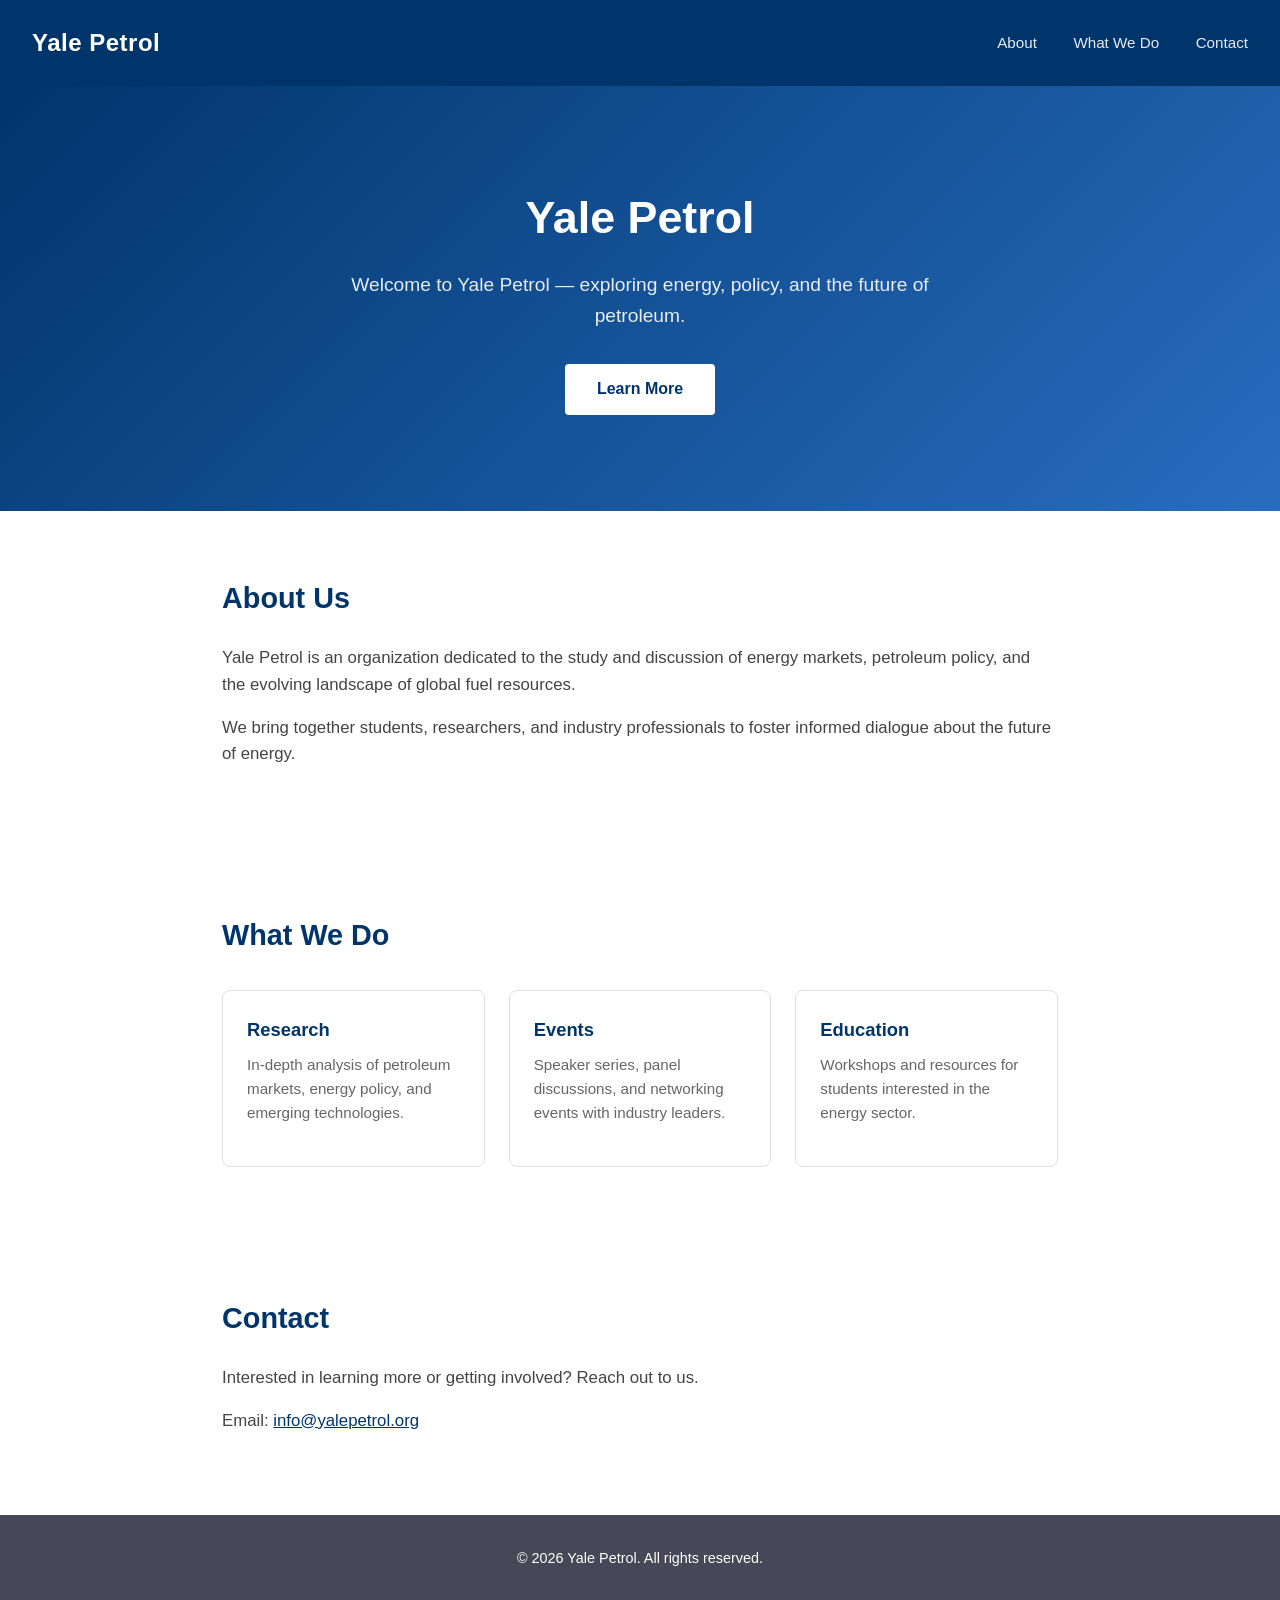
==== index.html @ e7ff530d "Add GitHub Pages site with custom domain yalepetrol.org Static site with hero, about, events, and co" ====
<!DOCTYPE html>
<html lang="en">
<head>
    <meta charset="UTF-8">
    <meta name="viewport" content="width=device-width, initial-scale=1.0">
    <title>Yale Petrol</title>
    <style>
        * {
            margin: 0;
            padding: 0;
            box-sizing: border-box;
        }

        body {
            font-family: -apple-system, BlinkMacSystemFont, 'Segoe UI', Roboto, Oxygen, Ubuntu, sans-serif;
            color: #1a1a2e;
            background-color: #ffffff;
            line-height: 1.6;
        }

        header {
            background-color: #00356b;
            color: #ffffff;
            padding: 1.5rem 2rem;
            display: flex;
            justify-content: space-between;
            align-items: center;
        }

        header h1 {
            font-size: 1.5rem;
            font-weight: 700;
            letter-spacing: 0.5px;
        }

        nav a {
            color: #ffffff;
            text-decoration: none;
            margin-left: 2rem;
            font-size: 0.95rem;
            opacity: 0.9;
            transition: opacity 0.2s;
        }

        nav a:hover {
            opacity: 1;
            text-decoration: underline;
        }

        .hero {
            background: linear-gradient(135deg, #00356b 0%, #286dc0 100%);
            color: #ffffff;
            text-align: center;
            padding: 6rem 2rem;
        }

        .hero h2 {
            font-size: 2.8rem;
            margin-bottom: 1rem;
            font-weight: 700;
        }

        .hero p {
            font-size: 1.2rem;
            max-width: 600px;
            margin: 0 auto 2rem;
            opacity: 0.9;
        }

        .hero .btn {
            display: inline-block;
            background-color: #ffffff;
            color: #00356b;
            padding: 0.8rem 2rem;
            border-radius: 4px;
            text-decoration: none;
            font-weight: 600;
            transition: transform 0.2s, box-shadow 0.2s;
        }

        .hero .btn:hover {
            transform: translateY(-2px);
            box-shadow: 0 4px 12px rgba(0, 0, 0, 0.2);
        }

        .section {
            max-width: 900px;
            margin: 0 auto;
            padding: 4rem 2rem;
        }

        .section h3 {
            font-size: 1.8rem;
            margin-bottom: 1.5rem;
            color: #00356b;
        }

        .section p {
            font-size: 1.05rem;
            color: #444;
            margin-bottom: 1rem;
        }

        .cards {
            display: grid;
            grid-template-columns: repeat(auto-fit, minmax(250px, 1fr));
            gap: 1.5rem;
            margin-top: 2rem;
        }

        .card {
            border: 1px solid #e0e0e0;
            border-radius: 8px;
            padding: 1.5rem;
            transition: box-shadow 0.2s;
        }

        .card:hover {
            box-shadow: 0 4px 16px rgba(0, 0, 0, 0.08);
        }

        .card h4 {
            color: #00356b;
            margin-bottom: 0.5rem;
            font-size: 1.15rem;
        }

        .card p {
            font-size: 0.95rem;
            color: #666;
        }

        footer {
            background-color: #1a1a2e;
            color: #ffffff;
            text-align: center;
            padding: 2rem;
            font-size: 0.9rem;
            opacity: 0.8;
        }
    </style>
</head>
<body>
    <header>
        <h1>Yale Petrol</h1>
        <nav>
            <a href="#about">About</a>
            <a href="#what-we-do">What We Do</a>
            <a href="#contact">Contact</a>
        </nav>
    </header>

    <section class="hero">
        <h2>Yale Petrol</h2>
        <p>Welcome to Yale Petrol — exploring energy, policy, and the future of petroleum.</p>
        <a href="#about" class="btn">Learn More</a>
    </section>

    <section class="section" id="about">
        <h3>About Us</h3>
        <p>Yale Petrol is an organization dedicated to the study and discussion of energy markets, petroleum policy, and the evolving landscape of global fuel resources.</p>
        <p>We bring together students, researchers, and industry professionals to foster informed dialogue about the future of energy.</p>
    </section>

    <section class="section" id="what-we-do">
        <h3>What We Do</h3>
        <div class="cards">
            <div class="card">
                <h4>Research</h4>
                <p>In-depth analysis of petroleum markets, energy policy, and emerging technologies.</p>
            </div>
            <div class="card">
                <h4>Events</h4>
                <p>Speaker series, panel discussions, and networking events with industry leaders.</p>
            </div>
            <div class="card">
                <h4>Education</h4>
                <p>Workshops and resources for students interested in the energy sector.</p>
            </div>
        </div>
    </section>

    <section class="section" id="contact">
        <h3>Contact</h3>
        <p>Interested in learning more or getting involved? Reach out to us.</p>
        <p>Email: <a href="mailto:info@yalepetrol.org" style="color: #00356b;">info@yalepetrol.org</a></p>
    </section>

    <footer>
        <p>&copy; 2026 Yale Petrol. All rights reserved.</p>
    </footer>
</body>
</html>
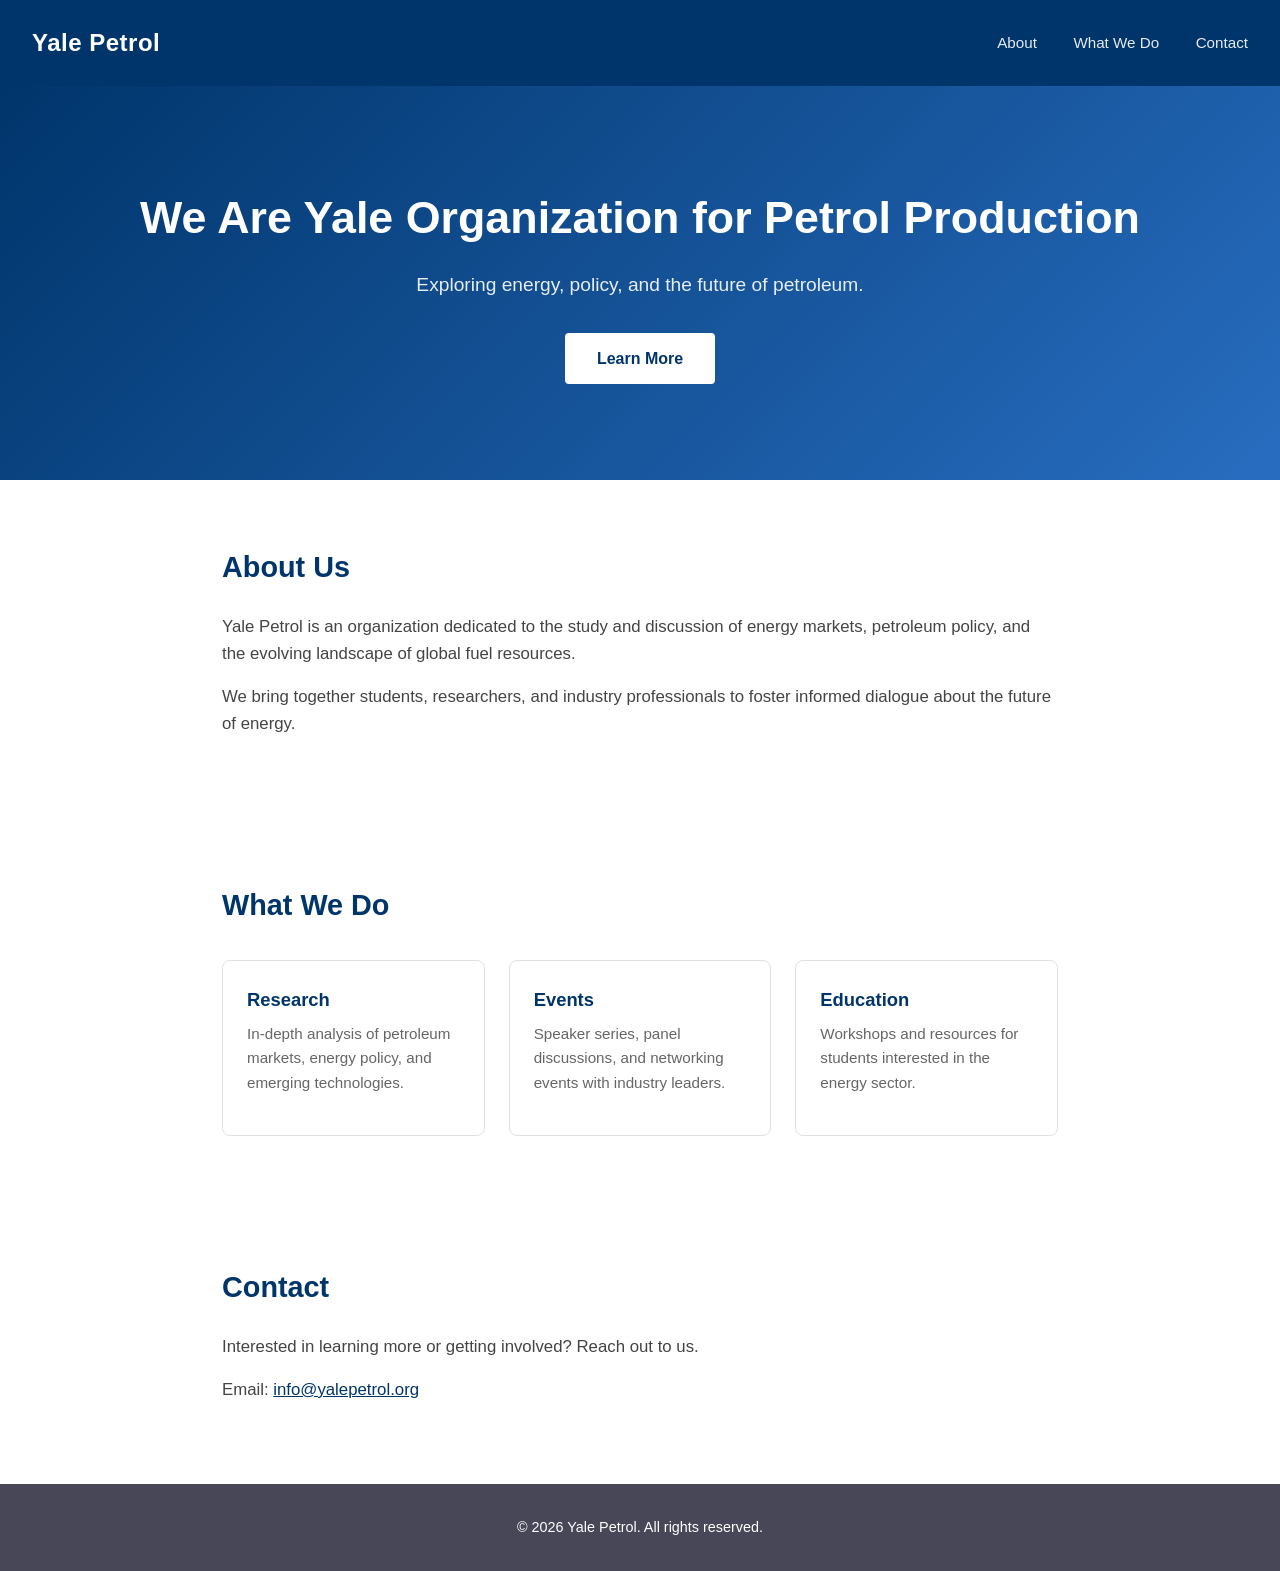
==== commit bf9a120f: "Update hero heading to full organization name https://claude.ai/code/session_01SRAV7Fri6BdAdi6F6oh1q" ====
--- a/index.html
+++ b/index.html
@@ -151,8 +151,8 @@
     </header>
 
     <section class="hero">
-        <h2>Yale Petrol</h2>
-        <p>Welcome to Yale Petrol — exploring energy, policy, and the future of petroleum.</p>
+        <h2>We Are Yale Organization for Petrol Production</h2>
+        <p>Exploring energy, policy, and the future of petroleum.</p>
         <a href="#about" class="btn">Learn More</a>
     </section>
 
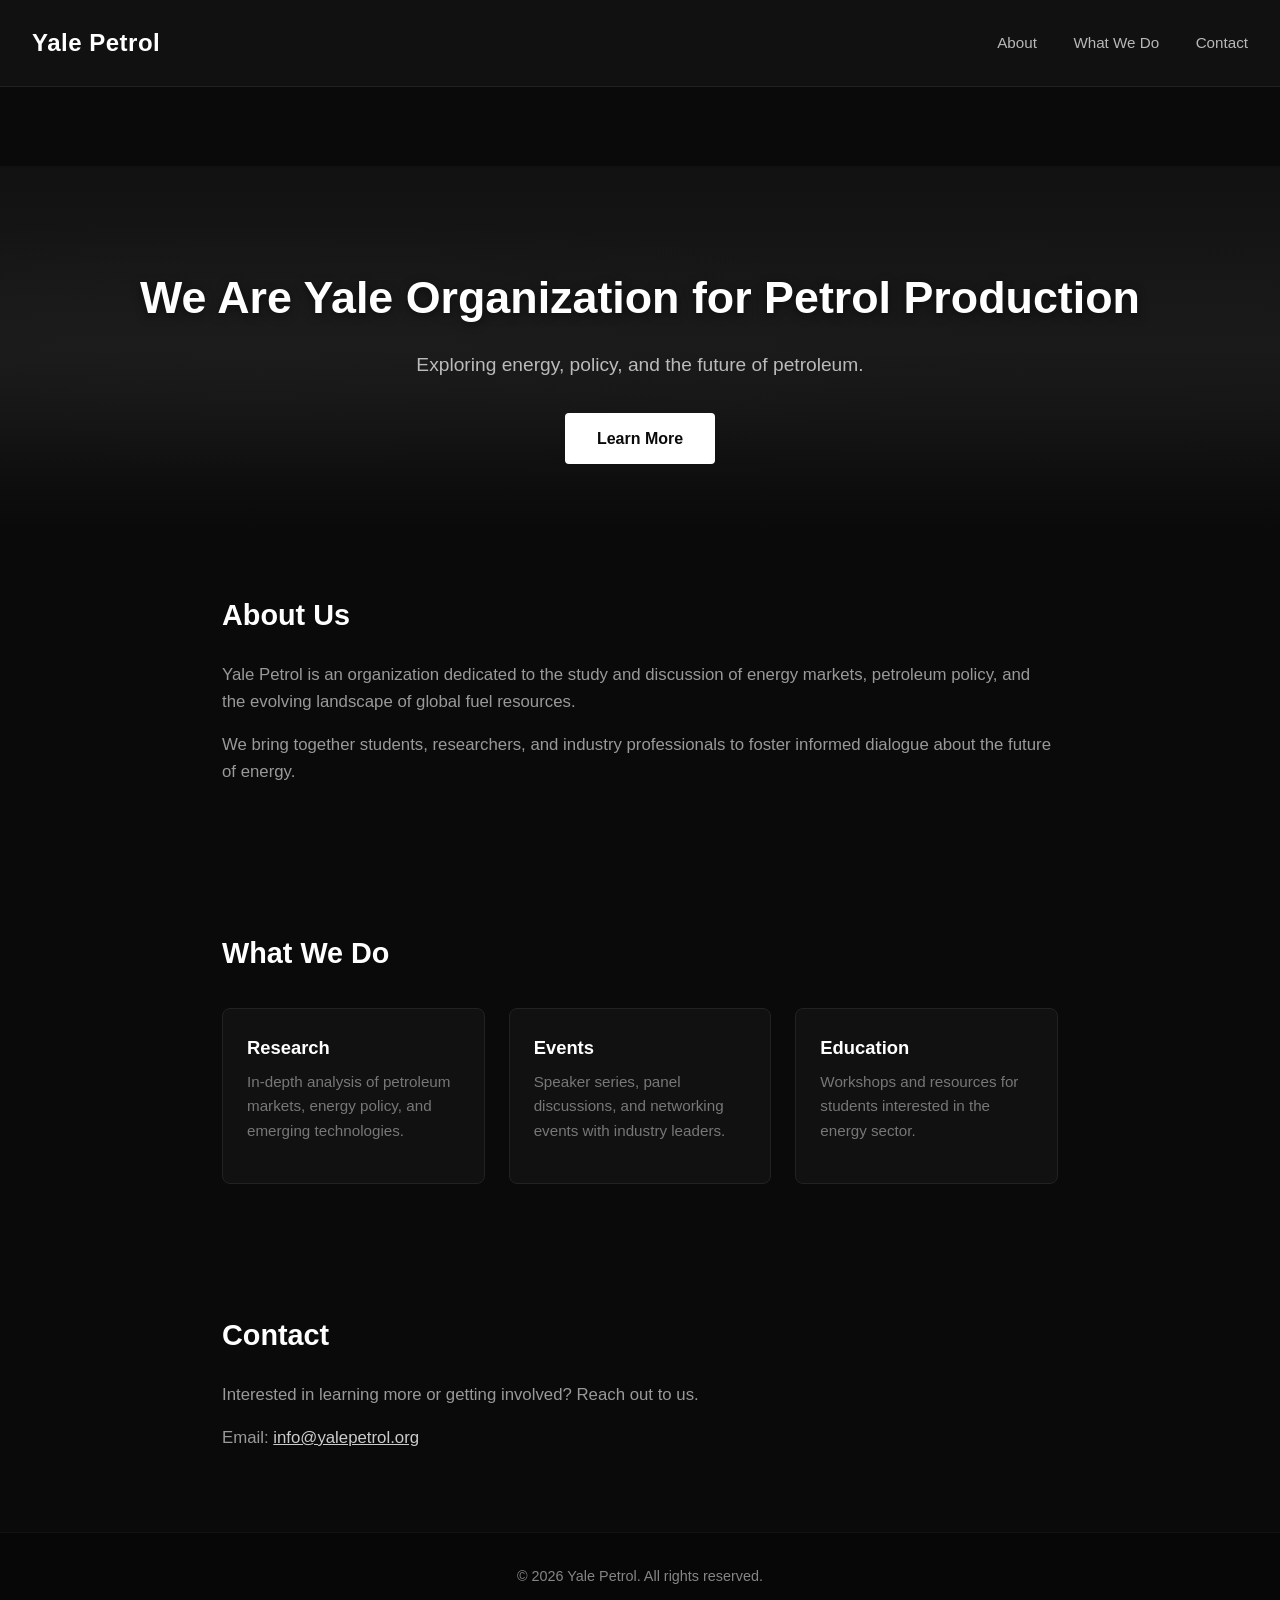
==== commit c2044e08: "Dark theme with animated oil drip effect Black background throughout, oil drips animated from header" ====
--- a/index.html
+++ b/index.html
@@ -13,18 +13,19 @@
 
         body {
             font-family: -apple-system, BlinkMacSystemFont, 'Segoe UI', Roboto, Oxygen, Ubuntu, sans-serif;
-            color: #1a1a2e;
-            background-color: #ffffff;
+            color: #e0e0e0;
+            background-color: #0a0a0a;
             line-height: 1.6;
         }
 
         header {
-            background-color: #00356b;
+            background-color: #111111;
             color: #ffffff;
             padding: 1.5rem 2rem;
             display: flex;
             justify-content: space-between;
             align-items: center;
+            border-bottom: 1px solid #222;
         }
 
         header h1 {
@@ -38,49 +39,133 @@
             text-decoration: none;
             margin-left: 2rem;
             font-size: 0.95rem;
-            opacity: 0.9;
+            opacity: 0.7;
             transition: opacity 0.2s;
         }
 
         nav a:hover {
             opacity: 1;
-            text-decoration: underline;
+        }
+
+        /* Oil drip container */
+        .oil-drips {
+            position: relative;
+            width: 100%;
+            height: 80px;
+            overflow: hidden;
+            background: transparent;
+            z-index: 10;
+            margin-top: -1px;
+        }
+
+        .drip {
+            position: absolute;
+            top: -20px;
+            width: 12px;
+            background: linear-gradient(180deg, #1a1a1a 0%, #0d0d0d 40%, #111 100%);
+            border-radius: 0 0 50% 50%;
+            animation: dripDown 3s ease-in infinite;
+        }
+
+        .drip::after {
+            content: '';
+            position: absolute;
+            bottom: -8px;
+            left: 50%;
+            transform: translateX(-50%);
+            width: 14px;
+            height: 10px;
+            background: radial-gradient(ellipse, #1a1a1a, transparent);
+            border-radius: 50%;
+        }
+
+        .drip:nth-child(1) { left: 5%; animation-delay: 0s; animation-duration: 2.8s; width: 10px; }
+        .drip:nth-child(2) { left: 15%; animation-delay: 1.2s; animation-duration: 3.4s; width: 14px; }
+        .drip:nth-child(3) { left: 25%; animation-delay: 0.5s; animation-duration: 2.6s; width: 11px; }
+        .drip:nth-child(4) { left: 35%; animation-delay: 2.1s; animation-duration: 3.1s; width: 13px; }
+        .drip:nth-child(5) { left: 45%; animation-delay: 0.8s; animation-duration: 2.9s; width: 10px; }
+        .drip:nth-child(6) { left: 55%; animation-delay: 1.7s; animation-duration: 3.3s; width: 15px; }
+        .drip:nth-child(7) { left: 65%; animation-delay: 0.3s; animation-duration: 2.7s; width: 12px; }
+        .drip:nth-child(8) { left: 75%; animation-delay: 2.5s; animation-duration: 3.0s; width: 11px; }
+        .drip:nth-child(9) { left: 85%; animation-delay: 1.0s; animation-duration: 3.5s; width: 13px; }
+        .drip:nth-child(10) { left: 93%; animation-delay: 1.9s; animation-duration: 2.5s; width: 10px; }
+
+        @keyframes dripDown {
+            0% {
+                height: 0;
+                opacity: 0.8;
+            }
+            30% {
+                height: 40px;
+                opacity: 1;
+            }
+            60% {
+                height: 60px;
+                opacity: 0.9;
+            }
+            80% {
+                height: 70px;
+                opacity: 0.5;
+            }
+            100% {
+                height: 80px;
+                opacity: 0;
+            }
         }
 
         .hero {
-            background: linear-gradient(135deg, #00356b 0%, #286dc0 100%);
+            background: linear-gradient(180deg, #111111 0%, #1a1a1a 50%, #0a0a0a 100%);
             color: #ffffff;
             text-align: center;
-            padding: 6rem 2rem;
+            padding: 6rem 2rem 4rem;
+            position: relative;
+            overflow: hidden;
+        }
+
+        .hero::before {
+            content: '';
+            position: absolute;
+            top: 0;
+            left: 0;
+            right: 0;
+            bottom: 0;
+            background:
+                radial-gradient(ellipse at 20% 50%, rgba(30, 30, 30, 0.5) 0%, transparent 50%),
+                radial-gradient(ellipse at 80% 50%, rgba(25, 25, 25, 0.5) 0%, transparent 50%);
+            pointer-events: none;
         }
 
         .hero h2 {
             font-size: 2.8rem;
             margin-bottom: 1rem;
             font-weight: 700;
+            position: relative;
+            text-shadow: 0 2px 10px rgba(0, 0, 0, 0.5);
         }
 
         .hero p {
             font-size: 1.2rem;
             max-width: 600px;
             margin: 0 auto 2rem;
-            opacity: 0.9;
+            opacity: 0.7;
+            position: relative;
         }
 
         .hero .btn {
             display: inline-block;
             background-color: #ffffff;
-            color: #00356b;
+            color: #0a0a0a;
             padding: 0.8rem 2rem;
             border-radius: 4px;
             text-decoration: none;
             font-weight: 600;
+            position: relative;
             transition: transform 0.2s, box-shadow 0.2s;
         }
 
         .hero .btn:hover {
             transform: translateY(-2px);
-            box-shadow: 0 4px 12px rgba(0, 0, 0, 0.2);
+            box-shadow: 0 4px 20px rgba(255, 255, 255, 0.1);
         }
 
         .section {
@@ -92,12 +177,12 @@
         .section h3 {
             font-size: 1.8rem;
             margin-bottom: 1.5rem;
-            color: #00356b;
+            color: #ffffff;
         }
 
         .section p {
             font-size: 1.05rem;
-            color: #444;
+            color: #999;
             margin-bottom: 1rem;
         }
 
@@ -109,34 +194,46 @@
         }
 
         .card {
-            border: 1px solid #e0e0e0;
+            border: 1px solid #222;
             border-radius: 8px;
             padding: 1.5rem;
-            transition: box-shadow 0.2s;
+            background-color: #111;
+            transition: box-shadow 0.2s, border-color 0.2s;
         }
 
         .card:hover {
-            box-shadow: 0 4px 16px rgba(0, 0, 0, 0.08);
+            box-shadow: 0 4px 20px rgba(0, 0, 0, 0.4);
+            border-color: #333;
         }
 
         .card h4 {
-            color: #00356b;
+            color: #ffffff;
             margin-bottom: 0.5rem;
             font-size: 1.15rem;
         }
 
         .card p {
             font-size: 0.95rem;
-            color: #666;
+            color: #777;
         }
 
         footer {
-            background-color: #1a1a2e;
+            background-color: #050505;
             color: #ffffff;
             text-align: center;
             padding: 2rem;
             font-size: 0.9rem;
-            opacity: 0.8;
+            opacity: 0.5;
+            border-top: 1px solid #1a1a1a;
+        }
+
+        .section a {
+            color: #ccc;
+            transition: color 0.2s;
+        }
+
+        .section a:hover {
+            color: #fff;
         }
     </style>
 </head>
@@ -149,6 +246,19 @@
             <a href="#contact">Contact</a>
         </nav>
     </header>
+
+    <div class="oil-drips">
+        <div class="drip"></div>
+        <div class="drip"></div>
+        <div class="drip"></div>
+        <div class="drip"></div>
+        <div class="drip"></div>
+        <div class="drip"></div>
+        <div class="drip"></div>
+        <div class="drip"></div>
+        <div class="drip"></div>
+        <div class="drip"></div>
+    </div>
 
     <section class="hero">
         <h2>We Are Yale Organization for Petrol Production</h2>
@@ -183,7 +293,7 @@
     <section class="section" id="contact">
         <h3>Contact</h3>
         <p>Interested in learning more or getting involved? Reach out to us.</p>
-        <p>Email: <a href="mailto:info@yalepetrol.org" style="color: #00356b;">info@yalepetrol.org</a></p>
+        <p>Email: <a href="mailto:info@yalepetrol.org">info@yalepetrol.org</a></p>
     </section>
 
     <footer>
